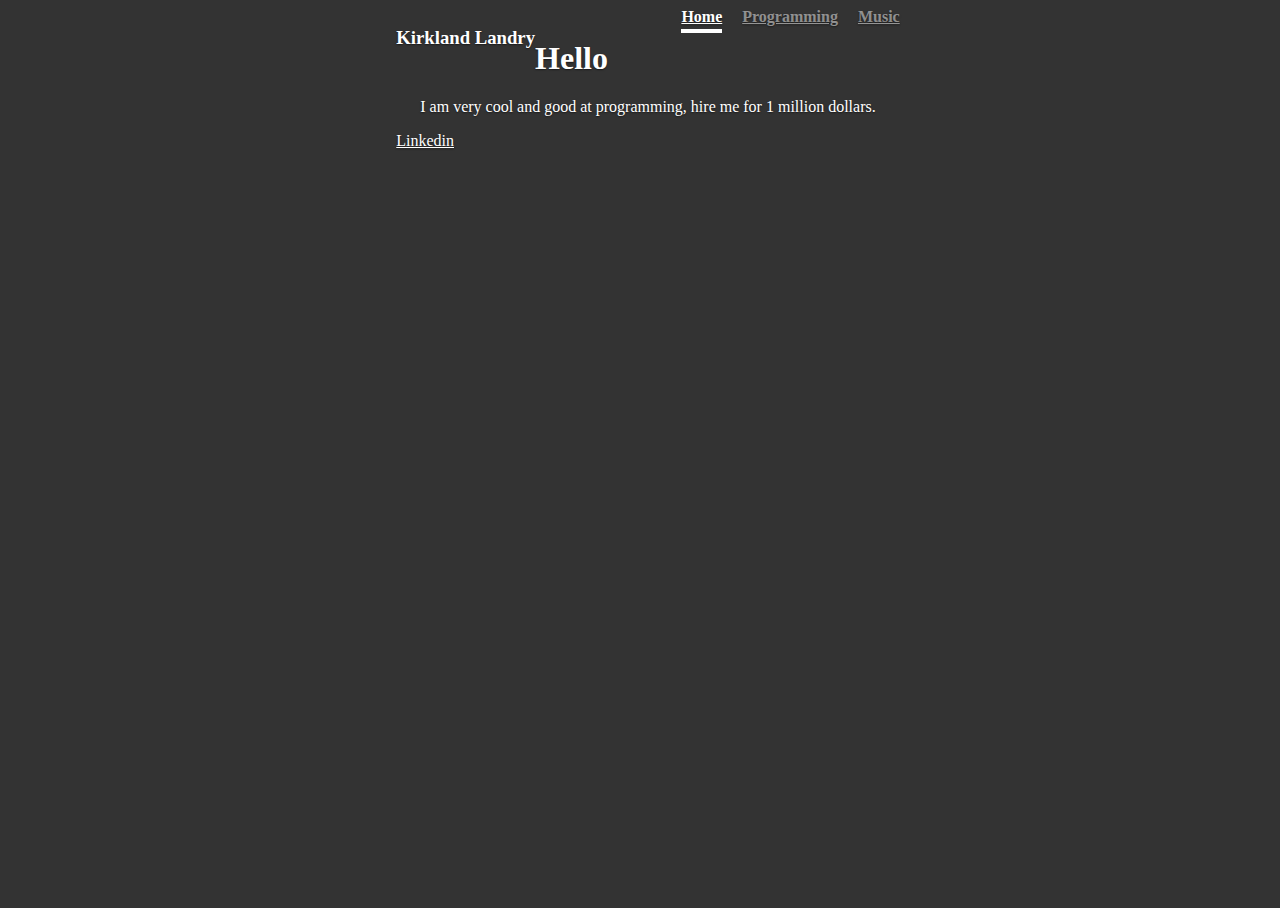
==== index.html @ d57668b5 "remove shadows" ====
<!DOCTYPE html>
<!-- saved from url=(0050)https://getbootstrap.com/docs/4.0/examples/cover/# -->
<html lang="en"><head><meta http-equiv="Content-Type" content="text/html; charset=UTF-8">

    <meta name="viewport" content="width=device-width, initial-scale=1, shrink-to-fit=no">
    <meta name="description" content="">
    <meta name="author" content="">
    <link rel="icon" href="https://getbootstrap.com/docs/4.0/assets/img/favicons/favicon.ico">

    <title>Kirkland Landry</title>

    <!--<link rel="canonical" href="https://getbootstrap.com/docs/4.0/examples/cover/">-->

    <!-- Bootstrap core CSS -->
    <link href="./Bootstrap_files/bootstrap.min.css" rel="stylesheet">

    <!-- Custom styles for this template -->
    <link href="./Bootstrap_files/cover.css" rel="stylesheet">
  </head>

  <body class="text-center">

    <div class="cover-container d-flex h-100 p-3 mx-auto flex-column">
      <header class="masthead mb-auto">
        <div class="inner">
          <h3 class="masthead-brand">Kirkland Landry</h3>
          <nav class="nav nav-masthead justify-content-center">
            <a class="nav-link active" href="index.html">Home</a>
            <a class="nav-link" href="programming.html">Programming</a>
            <a class="nav-link" href="music.html">Music</a>
          </nav>
        </div>
      </header>

      <main role="main" class="inner cover">
        <h1 class="cover-heading">Hello</h1>
        <p class="lead">I am very cool and good at programming, hire me for 1 million dollars.</p>
        <!--<p class="lead">
          <a href="https://getbootstrap.com/docs/4.0/examples/cover/#" class="btn btn-lg btn-secondary">Do it now</a>
        </p>-->
      </main>

      <footer class="mastfoot mt-auto">
        <div class="inner">
          <p><a href="https://www.linkedin.com/in/kirkland-landry-584857111/">Linkedin</a></p>
        </div>
      </footer>
    </div>


    <!-- Bootstrap core JavaScript
    ==================================================
    <!-- Placed at the end of the document so the pages load faster
    <script src="./Bootstrap_files/jquery-3.2.1.slim.min.js.download" integrity="sha384-KJ3o2DKtIkvYIK3UENzmM7KCkRr/rE9/Qpg6aAZGJwFDMVNA/GpGFF93hXpG5KkN" crossorigin="anonymous"></script>
    <script>window.jQuery || document.write('<script src="../../assets/js/vendor/jquery-slim.min.js"><\/script>')</script>
    <script src="./Bootstrap_files/popper.min.js.download"></script>
    <script src="./Bootstrap_files/bootstrap.min.js.download"></script> -->


</body></html>
---- Bootstrap_files/cover.css ----
/*
 * Globals
 */

/* Links */
a,
a:focus,
a:hover {
  color: #fff;
}

/* Custom default button */
.btn-secondary,
.btn-secondary:hover,
.btn-secondary:focus {
  color: #333;
  text-shadow: none; /* Prevent inheritance from `body` */
  background-color: #fff;
  border: .05rem solid #fff;
}


/*
 * Base structure
 */

html,
body {
  width: 100%;
  height: 100%;
  background-color: #333;
}

body {
  display: -ms-flexbox;
  display: -webkit-box;
  display: flex;
  -ms-flex-pack: center;
  -webkit-box-pack: center;
  justify-content: center;
  color: #fff;
  text-shadow: 0 .05rem .1rem rgba(0, 0, 0, .5);
  /*box-shadow: inset 0 0 5rem rgba(0, 0, 0, .5);*/
}

.cover-container {
  max-width: 42em;
}


/*
 * Header
 */
.masthead {
  margin-bottom: 2rem;
}

.masthead-brand {
  margin-bottom: 0;
}

.nav-masthead .nav-link {
  padding: .25rem 0;
  font-weight: 700;
  color: rgba(255, 255, 255, .5);
  background-color: transparent;
  border-bottom: .25rem solid transparent;
}

.nav-masthead .nav-link:hover,
.nav-masthead .nav-link:focus {
  border-bottom-color: rgba(255, 255, 255, .25);
}

.nav-masthead .nav-link + .nav-link {
  margin-left: 1rem;
}

.nav-masthead .active {
  color: #fff;
  border-bottom-color: #fff;
}

@media (min-width: 48em) {
  .masthead-brand {
    float: left;
  }
  .nav-masthead {
    float: right;
  }
}


/*
 * Cover
 */
.cover {
  padding: 0 1.5rem;
}
.cover .btn-lg {
  padding: .75rem 1.25rem;
  font-weight: 700;
}


/*
 * Footer
 */
.mastfoot {
  color: rgba(255, 255, 255, .5);
}
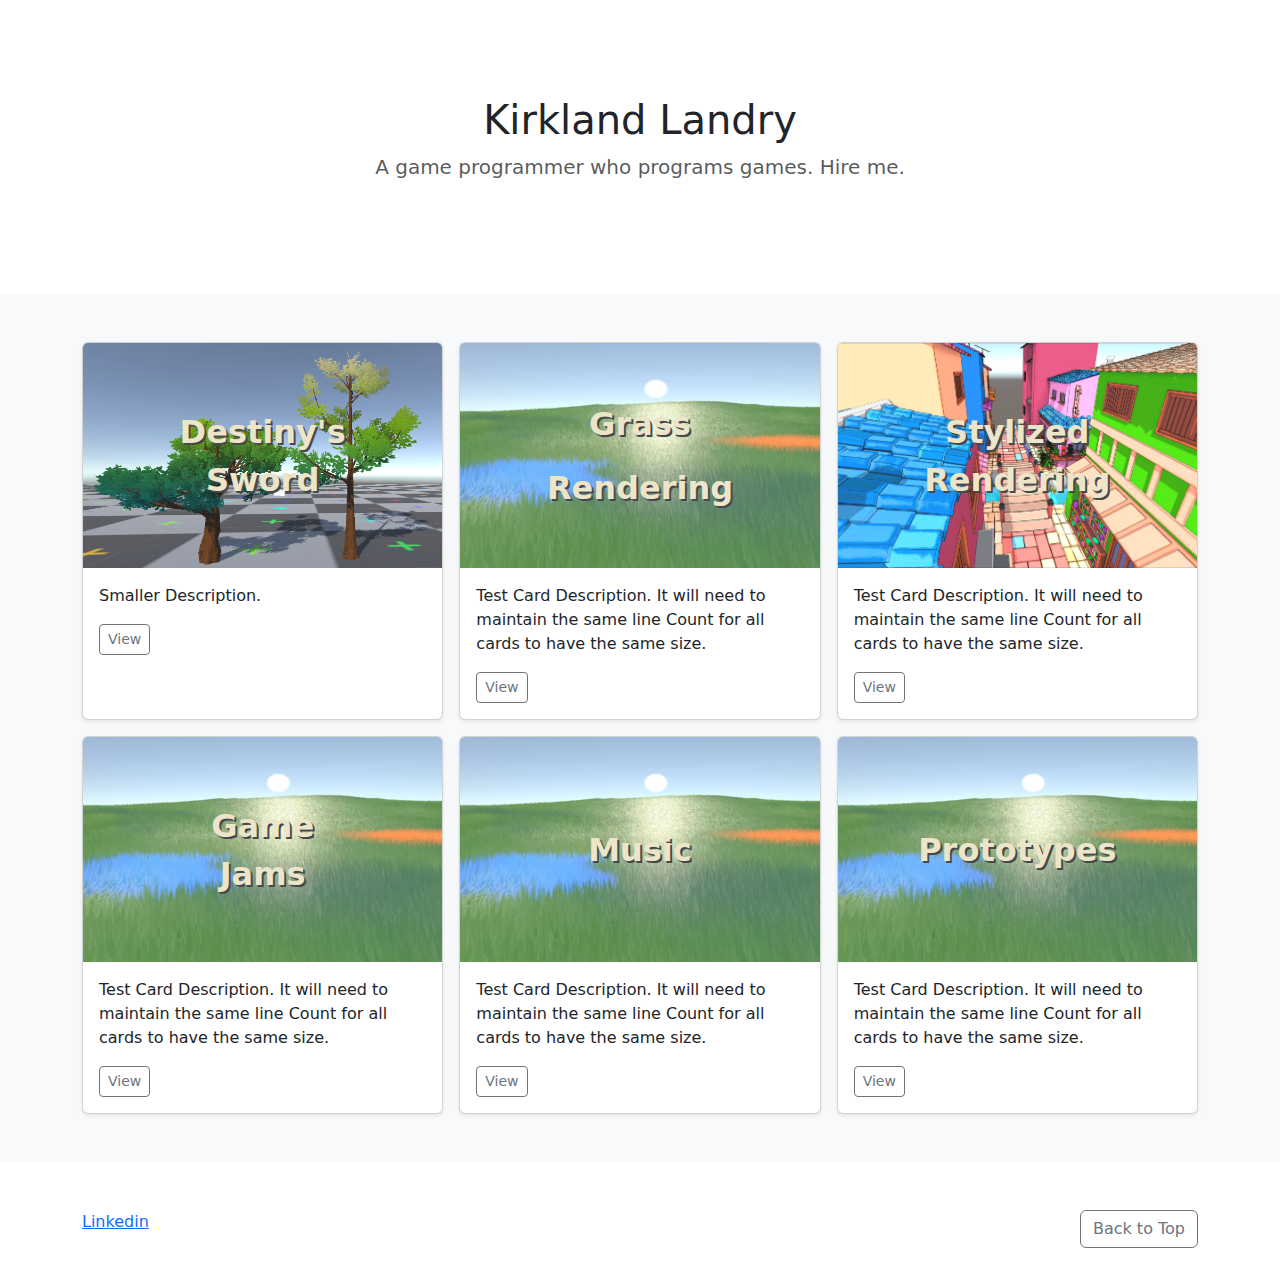
==== commit b0059a37: "reset git" ====
--- a/index.html
+++ b/index.html
@@ -1,60 +1,186 @@
 <!DOCTYPE html>
-<!-- saved from url=(0050)https://getbootstrap.com/docs/4.0/examples/cover/# -->
-<html lang="en"><head><meta http-equiv="Content-Type" content="text/html; charset=UTF-8">
+<!-- saved from url=(0049)https://getbootstrap.com/docs/5.3/examples/album/ -->
+<html lang="en" data-bs-theme="dark"><head><meta http-equiv="Content-Type" content="text/html; charset=UTF-8">
+  
+    <script src="./bootstrapfiles/color-modes.js.download"></script>
 
-    <meta name="viewport" content="width=device-width, initial-scale=1, shrink-to-fit=no">
+    <meta name="viewport" content="width=device-width, initial-scale=1">
     <meta name="description" content="">
-    <meta name="author" content="">
-    <link rel="icon" href="https://getbootstrap.com/docs/4.0/assets/img/favicons/favicon.ico">
-
+    <meta name="generator" content="Hugo 0.122.0">
     <title>Kirkland Landry</title>
 
-    <!--<link rel="canonical" href="https://getbootstrap.com/docs/4.0/examples/cover/">-->
+    <!--<link rel="canonical" href="https://getbootstrap.com/docs/5.3/examples/album/">-->
+    <link rel="stylesheet" href="./bootstrapfiles/css@3">
+    <link rel="stylesheet" href="./bootstrapfiles/style.css">
+    <link href="./bootstrapfiles/bootstrap.min.css" rel="stylesheet">
 
-    <!-- Bootstrap core CSS -->
-    <link href="./Bootstrap_files/bootstrap.min.css" rel="stylesheet">
+    <!-- Favicons -->
+    <link rel="apple-touch-icon" href="https://getbootstrap.com/docs/5.3/assets/img/favicons/apple-touch-icon.png" sizes="180x180">
+    <link rel="icon" href="https://getbootstrap.com/docs/5.3/assets/img/favicons/favicon-32x32.png" sizes="32x32" type="image/png">
+    <link rel="icon" href="https://getbootstrap.com/docs/5.3/assets/img/favicons/favicon-16x16.png" sizes="16x16" type="image/png">
+    <link rel="manifest" href="https://getbootstrap.com/docs/5.3/assets/img/favicons/manifest.json">
+    <link rel="mask-icon" href="https://getbootstrap.com/docs/5.3/assets/img/favicons/safari-pinned-tab.svg" color="#712cf9">
+    <link rel="icon" href="https://getbootstrap.com/docs/5.3/assets/img/favicons/favicon.ico">
+    
+    <meta name="theme-color" content="#712cf9">
 
-    <!-- Custom styles for this template -->
-    <link href="./Bootstrap_files/cover.css" rel="stylesheet">
   </head>
+  <body>
+    <main>
+      <section class="py-5 text-center container">
+        <div class="row py-lg-5">
+          <div class="col-lg-6 col-md-8 mx-auto">
+            <h1 class="fw-light">Kirkland Landry</h1>
+            <p class="lead text-body-secondary">A game programmer who programs games. Hire me.</p>
+            <!--<p>
+              <a href="https://getbootstrap.com/docs/5.3/examples/album/#" class="btn btn-primary my-2">Main call to action</a>
+            </p>-->
+          </div>
+        </div>
+      </section>
 
-  <body class="text-center">
+      <div class="album py-5 bg-body-tertiary">
+        <div class="container">
 
-    <div class="cover-container d-flex h-100 p-3 mx-auto flex-column">
-      <header class="masthead mb-auto">
-        <div class="inner">
-          <h3 class="masthead-brand">Kirkland Landry</h3>
-          <nav class="nav nav-masthead justify-content-center">
-            <a class="nav-link active" href="index.html">Home</a>
-            <a class="nav-link" href="programming.html">Programming</a>
-            <a class="nav-link" href="music.html">Music</a>
-          </nav>
+          <div class="row row-cols-1 row-cols-sm-2 row-cols-md-3 g-3">
+
+            <div class="col">
+              <div class="card shadow-sm" style="height: 100%;">
+                <div class = "card-image">
+                  <img class="bd-placeholder-img card-img-top" width="100%" height="225" src="trees.png" focusable="false">
+                  <div class="centered-card-image-text">Destiny's Sword</div>  
+                </div>
+                <div class="card-body">
+                  <p class="card-text">Smaller Description.</p>
+                  <div class="d-flex align-items-end">
+                    <button type="button" class="btn btn-sm btn-outline-secondary" onclick="window.open('ds.html','_self')">View</button>
+                  </div>
+                </div>
+              </div>
+            </div>
+
+            <div class="col">
+              <div class="card shadow-sm" style="height: 100%;">
+                <div class = "card-image">
+                  <img class="bd-placeholder-img card-img-top" width="100%" height="225" src="grass.png" focusable="false">
+                  <div class="centered-card-image-text">Grass </p> Rendering</div>  
+                </div>
+                <div class="card-body">
+                  <p class="card-text">Test Card Description. It will need to maintain the same line Count for all cards to have the same size.</p>
+                  <div class="d-flex justify-content-between align-items-center">
+                    <div class="btn-group">
+                      <button type="button" class="btn btn-sm btn-outline-secondary" onclick="window.open('grass.html','_self')">View</button>
+                    </div>
+                  </div>
+                </div>
+              </div>
+            </div>
+
+            <div class="col">
+              <div class="card shadow-sm" style="height: 100%;">
+                <div class = "card-image">
+                  <img class="bd-placeholder-img card-img-top" width="100%" height="225" src="images/stylized_street_on.PNG" focusable="false">
+                  <div class="centered-card-image-text">Stylized Rendering</div>  
+                </div>
+                <div class="card-body">
+                  <p class="card-text">Test Card Description. It will need to maintain the same line Count for all cards to have the same size.</p>
+                  <div class="d-flex justify-content-between align-items-center">
+                    <div class="btn-group">
+                      <button type="button" class="btn btn-sm btn-outline-secondary" onclick="window.open('ds.html','_self')">View</button>
+                    </div>
+                  </div>
+                </div>
+              </div>
+            </div>
+
+            <div class="col">
+              <div class="card shadow-sm" style="height: 100%;">
+                <div class = "card-image">
+                  <img class="bd-placeholder-img card-img-top" width="100%" height="225" src="grass.png" focusable="false">
+                  <div class="centered-card-image-text">Game Jams</div>  
+                </div>
+                <div class="card-body">
+                  <p class="card-text">Test Card Description. It will need to maintain the same line Count for all cards to have the same size.</p>
+                  <div class="d-flex justify-content-between align-items-center">
+                    <div class="btn-group">
+                      <button type="button" class="btn btn-sm btn-outline-secondary" onclick="window.open('ds.html','_self')">View</button>
+                    </div>
+                  </div>
+                </div>
+              </div>
+            </div>
+
+            <div class="col">
+              <div class="card shadow-sm" style="height: 100%;">
+                <div class = "card-image">
+                  <img class="bd-placeholder-img card-img-top" width="100%" height="225" src="grass.png" focusable="false">
+                  <div class="centered-card-image-text">Music</div>  
+                </div>
+                <div class="card-body">
+                  <p class="card-text">Test Card Description. It will need to maintain the same line Count for all cards to have the same size.</p>
+                  <div class="d-flex justify-content-between align-items-center">
+                    <div class="btn-group">
+                      <button type="button" class="btn btn-sm btn-outline-secondary" onclick="window.open('ds.html','_self')">View</button>
+                    </div>
+                  </div>
+                </div>
+              </div>
+            </div>
+
+            <div class="col">
+              <div class="card shadow-sm" style="height: 100%;">
+                <div class = "card-image">
+                  <img class="bd-placeholder-img card-img-top" width="100%" height="225" src="grass.png" focusable="false">
+                  <div class="centered-card-image-text">Prototypes</div>  
+                </div>
+                <div class="card-body">
+                  <p class="card-text">Test Card Description. It will need to maintain the same line Count for all cards to have the same size.</p>
+                  <div class="d-flex justify-content-between align-items-center">
+                    <div class="btn-group">
+                      <button type="button" class="btn btn-sm btn-outline-secondary" onclick="window.open('ds.html','_self')">View</button>
+                    </div>
+                  </div>
+                </div>
+              </div>
+            </div>
+            
+<!--DS, grass, cel shader, game jams, music -->
+
+          </div>
         </div>
-      </header>
+      </div>
 
-      <main role="main" class="inner cover">
-        <h1 class="cover-heading">Hello</h1>
-        <p class="lead">I am very cool and good at programming, hire me for 1 million dollars.</p>
-        <!--<p class="lead">
-          <a href="https://getbootstrap.com/docs/4.0/examples/cover/#" class="btn btn-lg btn-secondary">Do it now</a>
-        </p>-->
-      </main>
+    </main>
 
-      <footer class="mastfoot mt-auto">
-        <div class="inner">
-          <p><a href="https://www.linkedin.com/in/kirkland-landry-584857111/">Linkedin</a></p>
+    <footer class="text-body-secondary py-5">
+      <div class="container">
+        <div class="float-end mb-1">
+          <button type="button" class="btn btn-outline-secondary" onclick="topFunction()" id="topBtn" title="Go to top">Back to Top</button>
         </div>
-      </footer>
-    </div>
+        <p class="mb-0"><a href="https://www.linkedin.com/in/kirkland-landry-584857111/" target="_blank">Linkedin</a></p>
+      </div>
+    </footer>
 
 
-    <!-- Bootstrap core JavaScript
-    ==================================================
-    <!-- Placed at the end of the document so the pages load faster
-    <script src="./Bootstrap_files/jquery-3.2.1.slim.min.js.download" integrity="sha384-KJ3o2DKtIkvYIK3UENzmM7KCkRr/rE9/Qpg6aAZGJwFDMVNA/GpGFF93hXpG5KkN" crossorigin="anonymous"></script>
-    <script>window.jQuery || document.write('<script src="../../assets/js/vendor/jquery-slim.min.js"><\/script>')</script>
-    <script src="./Bootstrap_files/popper.min.js.download"></script>
-    <script src="./Bootstrap_files/bootstrap.min.js.download"></script> -->
+    <script>// Get the button:
+      let button = document.getElementById("topBtn");
+      
+      // When the user scrolls down 20px from the top of the document, show the button
+      window.onscroll = function() {scrollFunction()};
+      
+      function scrollFunction() {
+        if (document.body.scrollTop > 20 || document.documentElement.scrollTop > 20) {
+          button.style.display = "block";
+        } else {
+          button.style.display = "none";
+        }
+      }
+      
+      // When the user clicks on the button, scroll to the top of the document
+      function topFunction() {
+        document.body.scrollTop = 0; // For Safari
+        document.documentElement.scrollTop = 0; // For Chrome, Firefox, IE and Opera
+      }</script>
 
-
-</body></html>
+    <!--<script src="./bootstrapfiles/bootstrap.bundle.min.js.download" integrity="sha384-YvpcrYf0tY3lHB60NNkmXc5s9fDVZLESaAA55NDzOxhy9GkcIdslK1eN7N6jIeHz" crossorigin="anonymous"></script>-->
+  </body></html>--- a/bootstrapfiles/style.css
+++ b/bootstrapfiles/style.css
@@ -0,0 +1,94 @@
+.bd-placeholder-img {
+    font-size: 1.125rem;
+    text-anchor: middle;
+    -webkit-user-select: none;
+    -moz-user-select: none;
+    user-select: none;
+    opacity: 0.9;
+  }
+
+  @media (min-width: 768px) {
+    .bd-placeholder-img-lg {
+      font-size: 3.5rem;
+    }
+  }
+
+  .b-example-divider {
+    width: 100%;
+    height: 3rem;
+    background-color: rgba(0, 0, 0, .1);
+    border: solid rgba(0, 0, 0, .15);
+    border-width: 1px 0;
+    box-shadow: inset 0 .5em 1.5em rgba(0, 0, 0, .1), inset 0 .125em .5em rgba(0, 0, 0, .15);
+  }
+
+  .b-example-vr {
+    flex-shrink: 0;
+    width: 1.5rem;
+    height: 100vh;
+  }
+
+  .bi {
+    vertical-align: -.125em;
+    fill: currentColor;
+  }
+
+  .nav-scroller {
+    position: relative;
+    z-index: 2;
+    height: 2.75rem;
+    overflow-y: hidden;
+  }
+  .nav-scroller .nav {
+    display: flex;
+    flex-wrap: nowrap;
+    padding-bottom: 1rem;
+    margin-top: -1px;
+    overflow-x: auto;
+    text-align: center;
+    white-space: nowrap;
+    -webkit-overflow-scrolling: touch;
+  }
+
+  .btn-bd-primary {
+    --bd-violet-bg: #712cf9;
+    --bd-violet-rgb: 112.520718, 44.062154, 249.437846;
+
+    --bs-btn-font-weight: 600;
+    --bs-btn-color: var(--bs-white);
+    --bs-btn-bg: var(--bd-violet-bg);
+    --bs-btn-border-color: var(--bd-violet-bg);
+    --bs-btn-hover-color: var(--bs-white);
+    --bs-btn-hover-bg: #6528e0;
+    --bs-btn-hover-border-color: #6528e0;
+    --bs-btn-focus-shadow-rgb: var(--bd-violet-rgb);
+    --bs-btn-active-color: var(--bs-btn-hover-color);
+    --bs-btn-active-bg: #5a23c8;
+    --bs-btn-active-border-color: #5a23c8;
+  }
+
+  .bd-mode-toggle {
+    z-index: 1500;
+  }
+
+  .bd-mode-toggle .dropdown-menu .active .bi {
+    display: block !important;
+  }
+
+  .card-image {
+    position: relative;
+    text-align: center;
+    color: #ece5c9;
+  }
+  .centered-card-image-text {
+    font-size: 2em;
+    position: absolute;
+    font-weight: bold;
+    /*background-color: rgba(0, 0, 0, .5);*/
+    user-select: none;
+    text-shadow: 2px 2px #45494c;
+    top: 50%;
+    left:  50%;
+    -webkit-transform: translate(-50%, -50%); /* iOS */
+    transform: translate(-50%, -50%);
+  }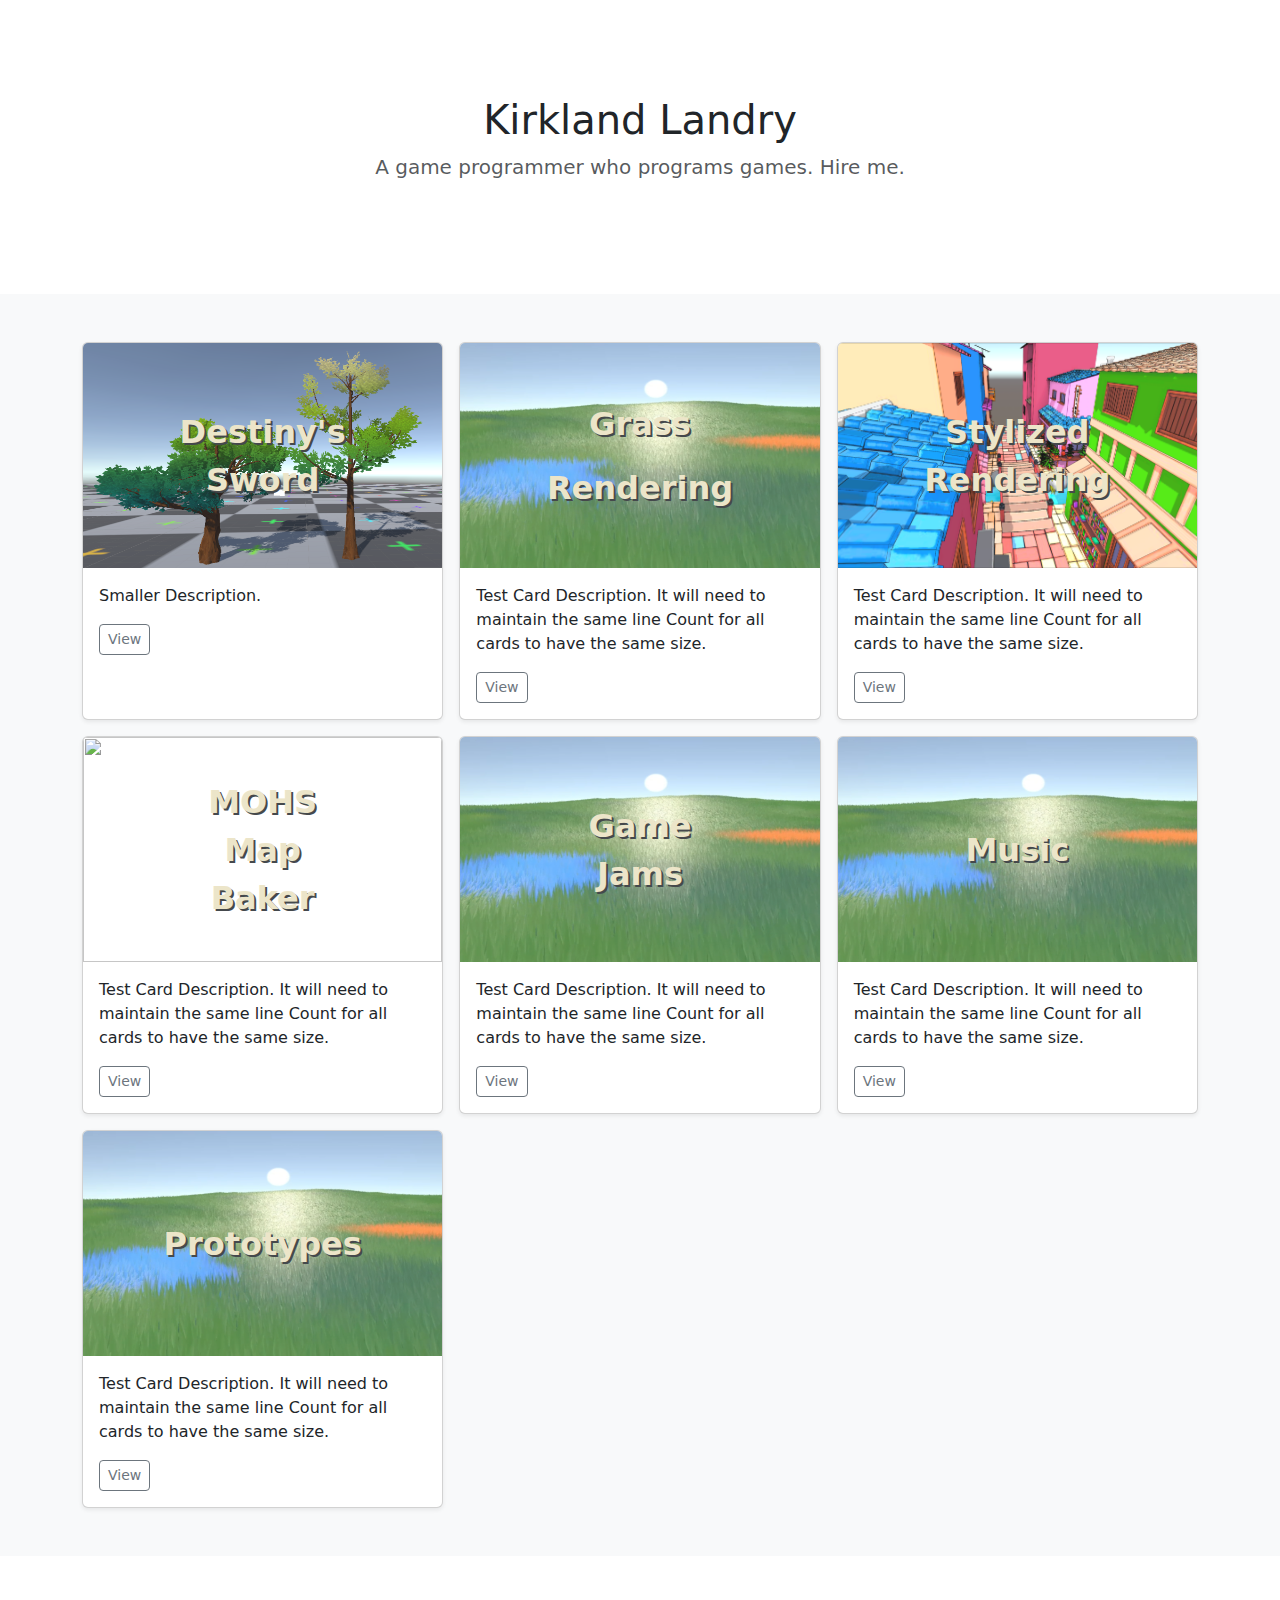
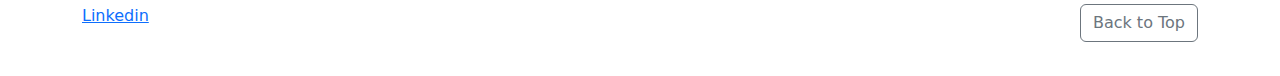
==== commit b2e114e8: "added music page" ====
--- a/index.html
+++ b/index.html
@@ -86,6 +86,41 @@
                   <p class="card-text">Test Card Description. It will need to maintain the same line Count for all cards to have the same size.</p>
                   <div class="d-flex justify-content-between align-items-center">
                     <div class="btn-group">
+                      <button type="button" class="btn btn-sm btn-outline-secondary" onclick="window.open('stylized.html','_self')">View</button>
+                    </div>
+                  </div>
+                </div>
+              </div>
+            </div>
+
+
+            <div class="col">
+              <div class="card shadow-sm" style="height: 100%;">
+                <div class = "card-image">
+                  <img class="bd-placeholder-img card-img-top" width="100%" height="225" src="images/mohs_map_baker.PNG" focusable="false">
+                  <div class="centered-card-image-text">MOHS Map Baker</div>  
+                </div>
+                <div class="card-body">
+                  <p class="card-text">Test Card Description. It will need to maintain the same line Count for all cards to have the same size.</p>
+                  <div class="d-flex justify-content-between align-items-center">
+                    <div class="btn-group">
+                      <button type="button" class="btn btn-sm btn-outline-secondary" onclick="window.open('mohs.html','_self')">View</button>
+                    </div>
+                  </div>
+                </div>
+              </div>
+            </div>
+
+            <div class="col">
+              <div class="card shadow-sm" style="height: 100%;">
+                <div class = "card-image">
+                  <img class="bd-placeholder-img card-img-top" width="100%" height="225" src="grass.png" focusable="false">
+                  <div class="centered-card-image-text">Game Jams</div>  
+                </div>
+                <div class="card-body">
+                  <p class="card-text">Test Card Description. It will need to maintain the same line Count for all cards to have the same size.</p>
+                  <div class="d-flex justify-content-between align-items-center">
+                    <div class="btn-group">
                       <button type="button" class="btn btn-sm btn-outline-secondary" onclick="window.open('ds.html','_self')">View</button>
                     </div>
                   </div>
@@ -97,30 +132,13 @@
               <div class="card shadow-sm" style="height: 100%;">
                 <div class = "card-image">
                   <img class="bd-placeholder-img card-img-top" width="100%" height="225" src="grass.png" focusable="false">
-                  <div class="centered-card-image-text">Game Jams</div>  
-                </div>
-                <div class="card-body">
-                  <p class="card-text">Test Card Description. It will need to maintain the same line Count for all cards to have the same size.</p>
-                  <div class="d-flex justify-content-between align-items-center">
-                    <div class="btn-group">
-                      <button type="button" class="btn btn-sm btn-outline-secondary" onclick="window.open('ds.html','_self')">View</button>
-                    </div>
-                  </div>
-                </div>
-              </div>
-            </div>
-
-            <div class="col">
-              <div class="card shadow-sm" style="height: 100%;">
-                <div class = "card-image">
-                  <img class="bd-placeholder-img card-img-top" width="100%" height="225" src="grass.png" focusable="false">
                   <div class="centered-card-image-text">Music</div>  
                 </div>
                 <div class="card-body">
                   <p class="card-text">Test Card Description. It will need to maintain the same line Count for all cards to have the same size.</p>
                   <div class="d-flex justify-content-between align-items-center">
                     <div class="btn-group">
-                      <button type="button" class="btn btn-sm btn-outline-secondary" onclick="window.open('ds.html','_self')">View</button>
+                      <button type="button" class="btn btn-sm btn-outline-secondary" onclick="window.open('music.html','_self')">View</button>
                     </div>
                   </div>
                 </div>
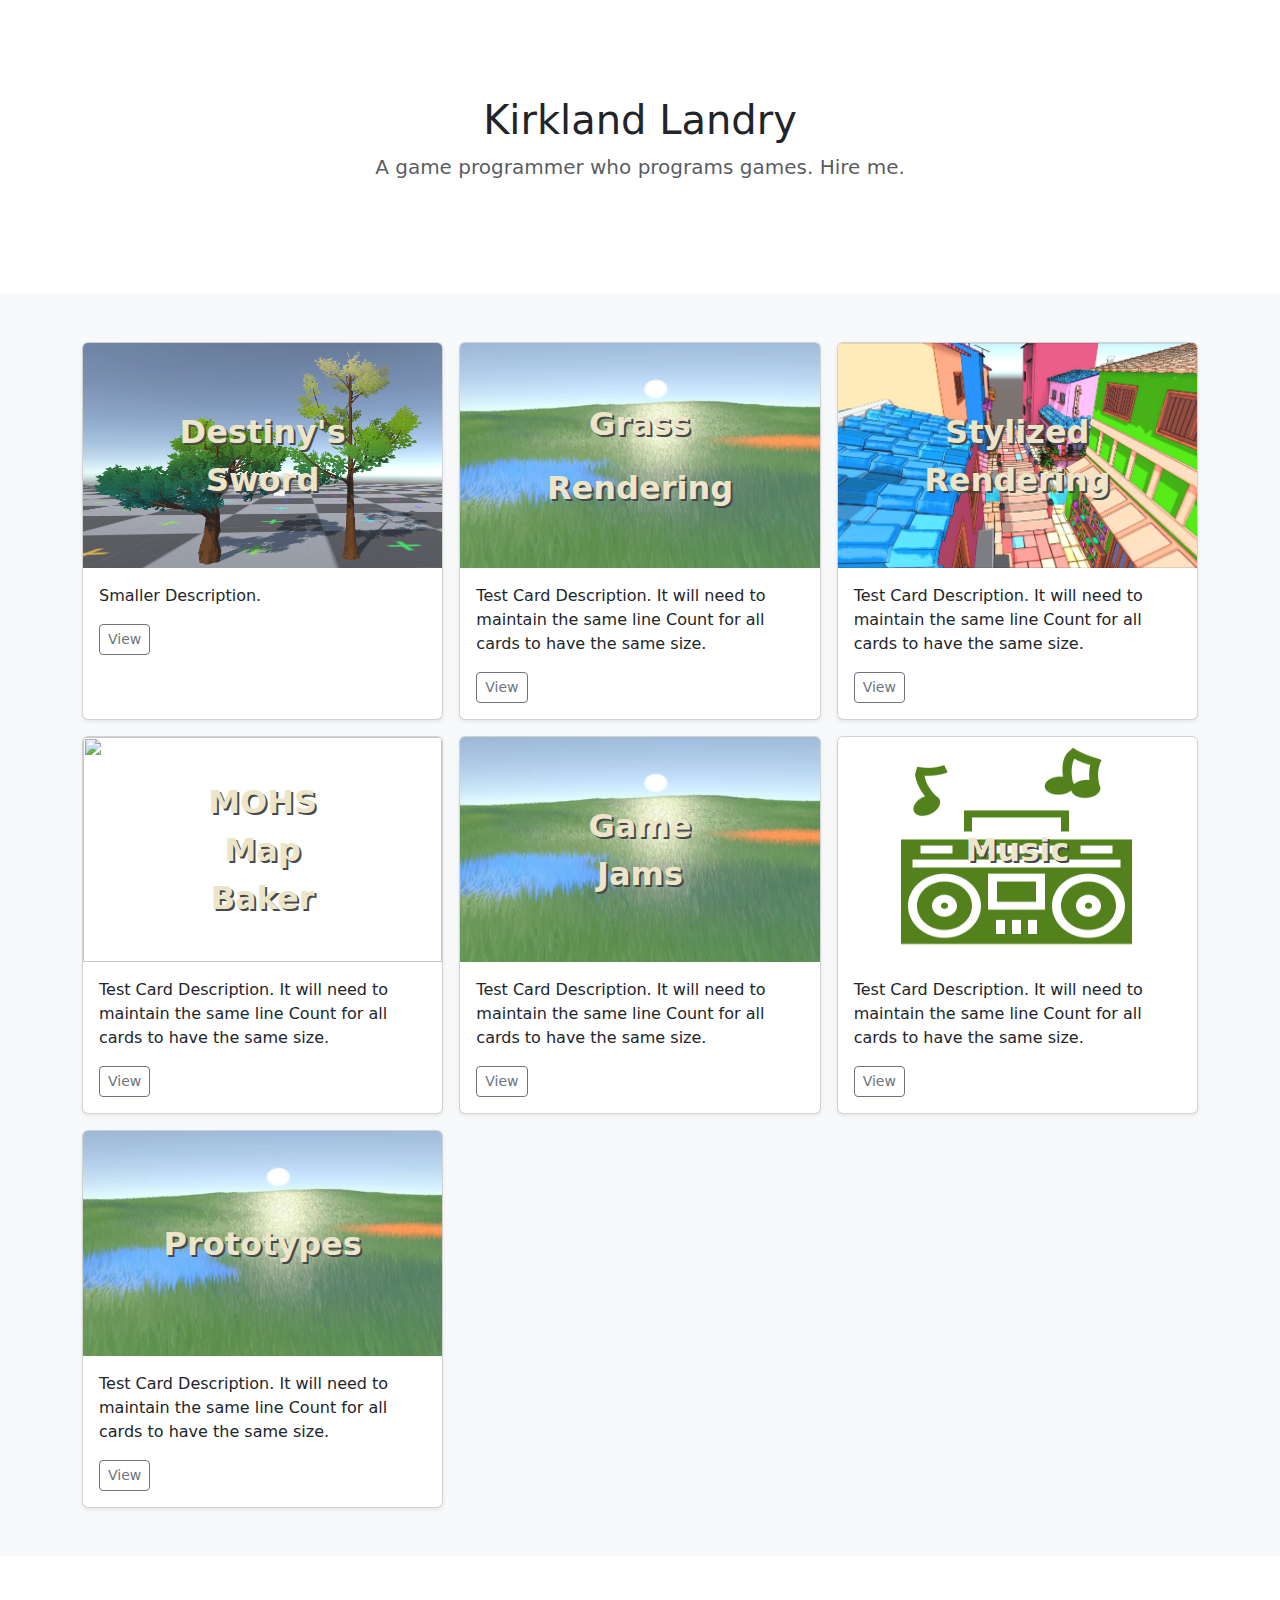
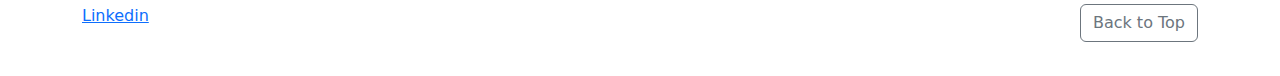
==== commit 9340f400: "music" ====
--- a/index.html
+++ b/index.html
@@ -131,7 +131,7 @@
             <div class="col">
               <div class="card shadow-sm" style="height: 100%;">
                 <div class = "card-image">
-                  <img class="bd-placeholder-img card-img-top" width="100%" height="225" src="grass.png" focusable="false">
+                  <img class="bd-placeholder-img card-img-top" width="100%" height="225" src="images/boombox.png" focusable="false">
                   <div class="centered-card-image-text">Music</div>  
                 </div>
                 <div class="card-body">
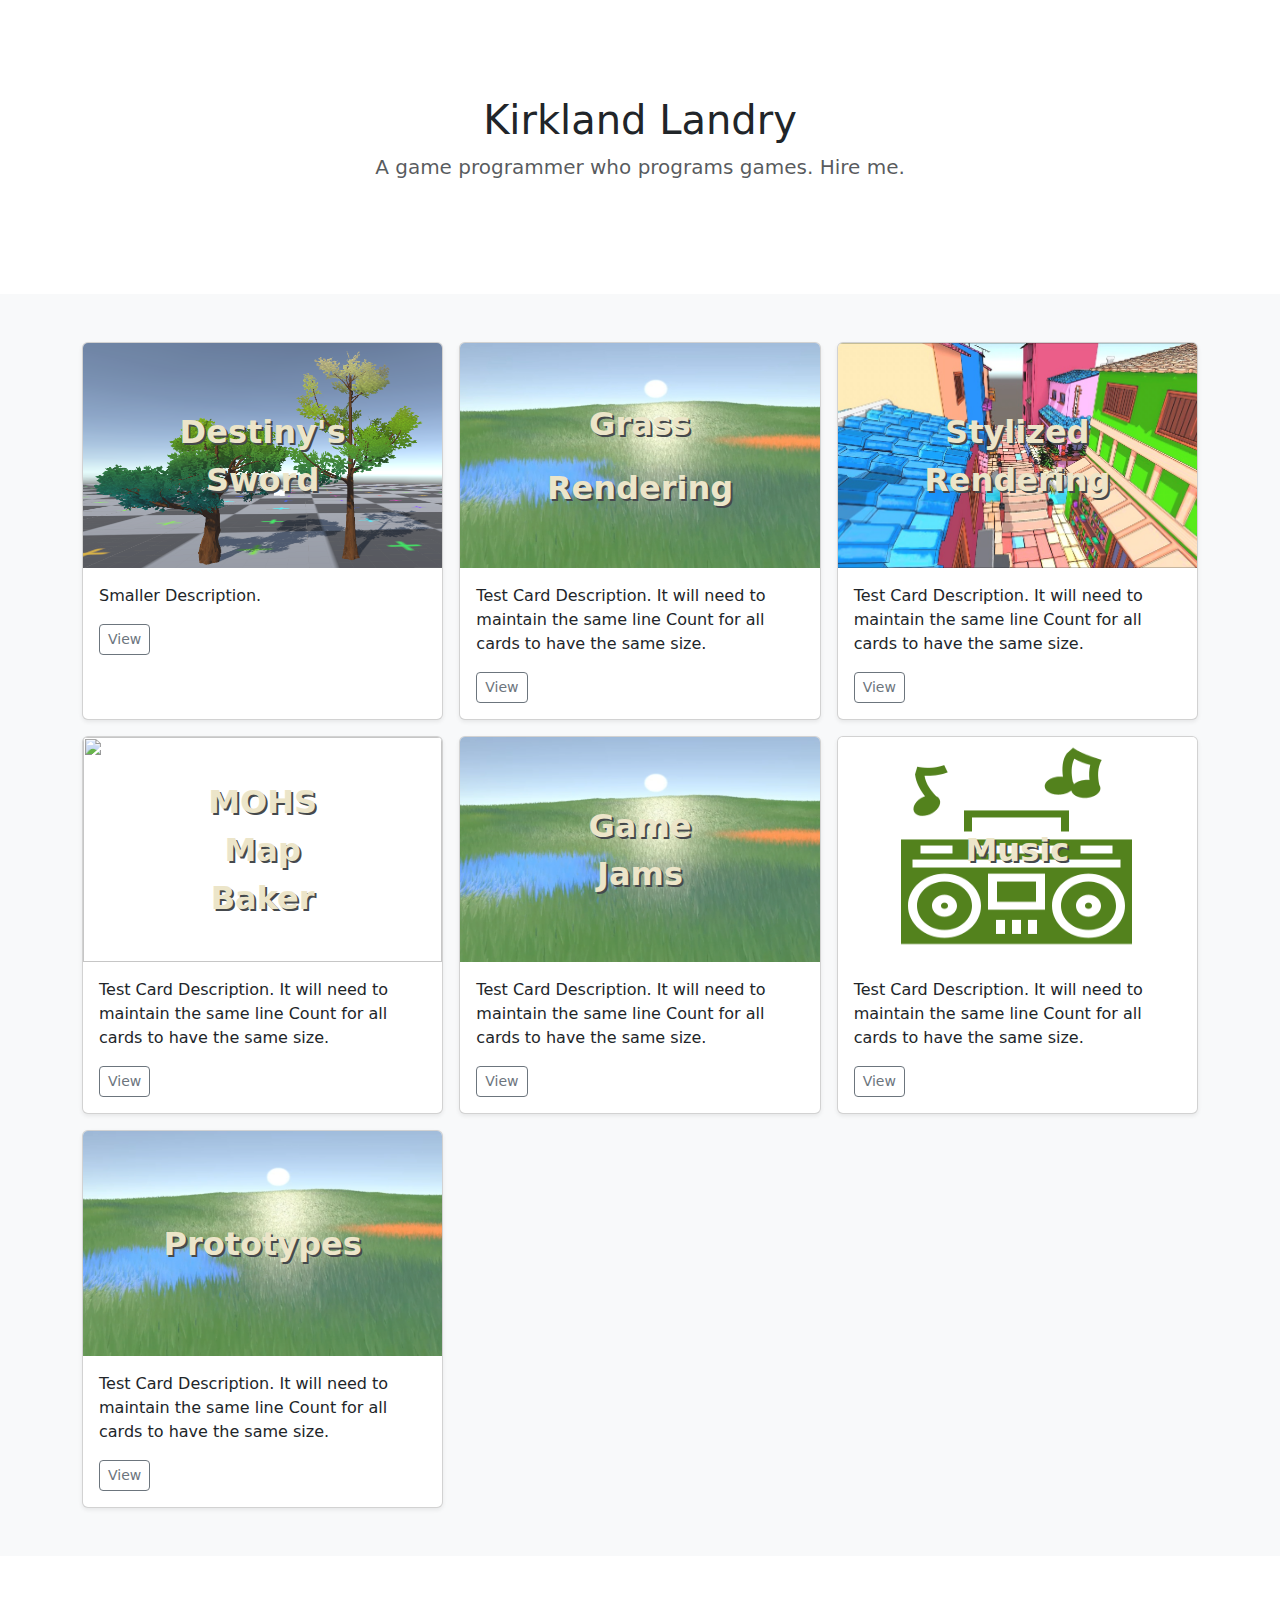
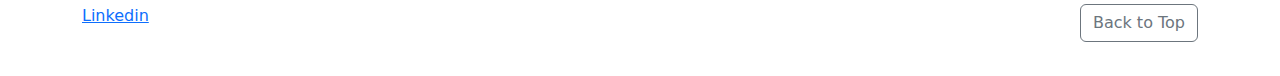
==== commit 2b0fc1f8: "reducing main page icon sizes" ====
--- a/index.html
+++ b/index.html
@@ -62,7 +62,7 @@
             <div class="col">
               <div class="card shadow-sm" style="height: 100%;">
                 <div class = "card-image">
-                  <img class="bd-placeholder-img card-img-top" width="100%" height="225" src="grass.png" focusable="false">
+                  <img class="bd-placeholder-img card-img-top" width="100%" height="225" src="grass.jpg" focusable="false">
                   <div class="centered-card-image-text">Grass </p> Rendering</div>  
                 </div>
                 <div class="card-body">
@@ -79,7 +79,7 @@
             <div class="col">
               <div class="card shadow-sm" style="height: 100%;">
                 <div class = "card-image">
-                  <img class="bd-placeholder-img card-img-top" width="100%" height="225" src="images/stylized_street_on.PNG" focusable="false">
+                  <img class="bd-placeholder-img card-img-top" width="100%" height="225" src="stylized_street_icon.jpg" focusable="false">
                   <div class="centered-card-image-text">Stylized Rendering</div>  
                 </div>
                 <div class="card-body">
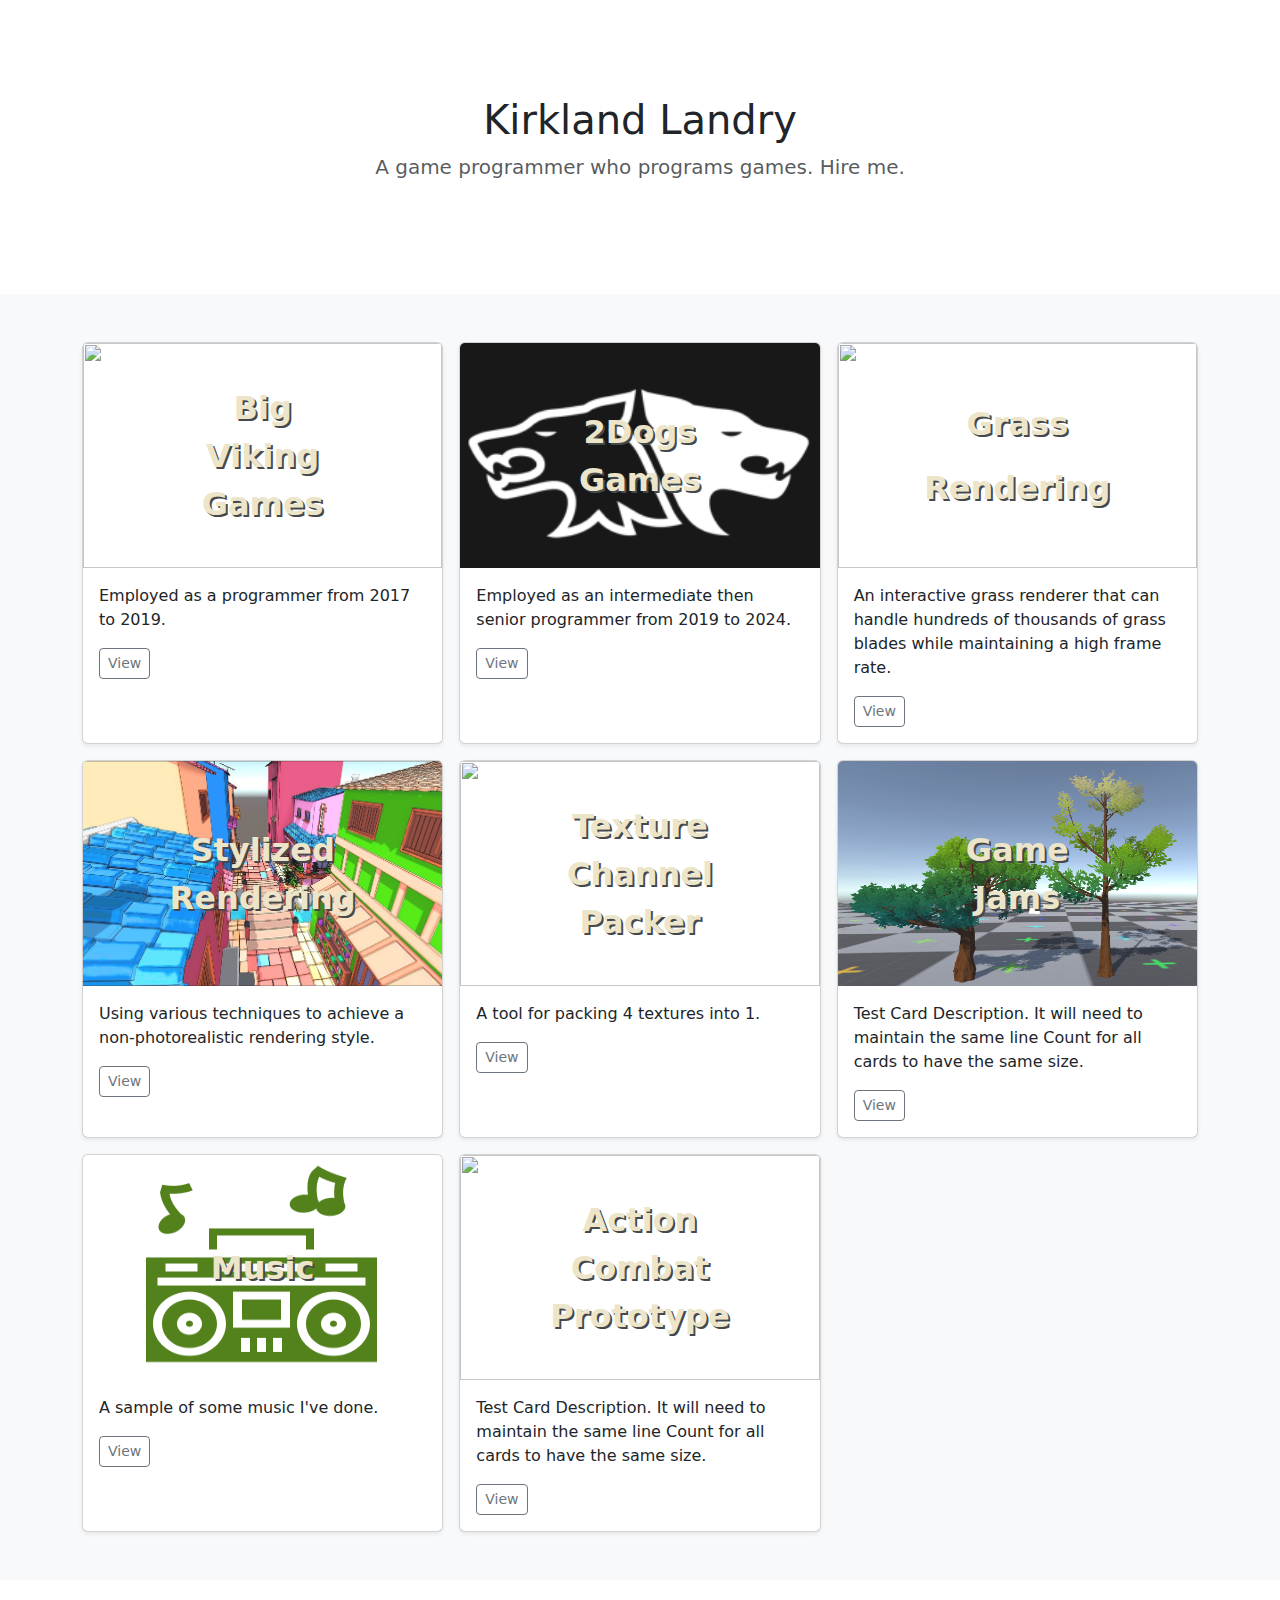
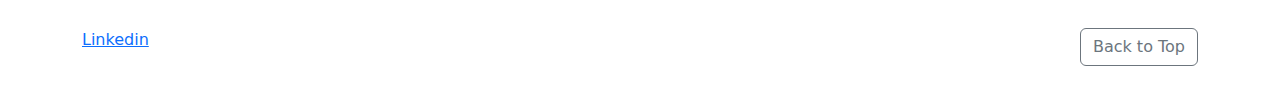
==== commit 8aa8e63f: "more favicons" ====
--- a/index.html
+++ b/index.html
@@ -15,12 +15,13 @@
     <link href="./bootstrapfiles/bootstrap.min.css" rel="stylesheet">
 
     <!-- Favicons -->
-    <link rel="apple-touch-icon" href="https://getbootstrap.com/docs/5.3/assets/img/favicons/apple-touch-icon.png" sizes="180x180">
+    <!--<link rel="apple-touch-icon" href="https://getbootstrap.com/docs/5.3/assets/img/favicons/apple-touch-icon.png" sizes="180x180">
     <link rel="icon" href="https://getbootstrap.com/docs/5.3/assets/img/favicons/favicon-32x32.png" sizes="32x32" type="image/png">
     <link rel="icon" href="https://getbootstrap.com/docs/5.3/assets/img/favicons/favicon-16x16.png" sizes="16x16" type="image/png">
     <link rel="manifest" href="https://getbootstrap.com/docs/5.3/assets/img/favicons/manifest.json">
     <link rel="mask-icon" href="https://getbootstrap.com/docs/5.3/assets/img/favicons/safari-pinned-tab.svg" color="#712cf9">
-    <link rel="icon" href="https://getbootstrap.com/docs/5.3/assets/img/favicons/favicon.ico">
+    <link rel="icon" href="https://getbootstrap.com/docs/5.3/assets/img/favicons/favicon.ico">-->
+    <link rel="icon" type="image/png" href="favicon.png" />
     
     <meta name="theme-color" content="#712cf9">
 
@@ -47,11 +48,26 @@
             <div class="col">
               <div class="card shadow-sm" style="height: 100%;">
                 <div class = "card-image">
-                  <img class="bd-placeholder-img card-img-top" width="100%" height="225" src="trees.png" focusable="false">
-                  <div class="centered-card-image-text">Destiny's Sword</div>  
-                </div>
-                <div class="card-body">
-                  <p class="card-text">Smaller Description.</p>
+                  <img class="bd-placeholder-img card-img-top" width="100%" height="225" src="images/bvg_icon.png" focusable="false">
+                  <div class="centered-card-image-text">Big Viking Games</div>  
+                </div>
+                <div class="card-body">
+                  <p class="card-text">Employed as a programmer from 2017 to 2019.</p>
+                  <div class="d-flex align-items-end">
+                    <button type="button" class="btn btn-sm btn-outline-secondary" onclick="window.open('bvg.html','_self')">View</button>
+                  </div>
+                </div>
+              </div>
+            </div>
+
+            <div class="col">
+              <div class="card shadow-sm" style="height: 100%;">
+                <div class = "card-image">
+                  <img class="bd-placeholder-img card-img-top" width="100%" height="225" src="images/logo_2dogs.png" focusable="false">
+                  <div class="centered-card-image-text">2Dogs Games</div>  
+                </div>
+                <div class="card-body">
+                  <p class="card-text">Employed as an intermediate then senior programmer from 2019 to 2024.</p>
                   <div class="d-flex align-items-end">
                     <button type="button" class="btn btn-sm btn-outline-secondary" onclick="window.open('ds.html','_self')">View</button>
                   </div>
@@ -62,11 +78,11 @@
             <div class="col">
               <div class="card shadow-sm" style="height: 100%;">
                 <div class = "card-image">
-                  <img class="bd-placeholder-img card-img-top" width="100%" height="225" src="grass.jpg" focusable="false">
+                  <img class="bd-placeholder-img card-img-top" width="100%" height="225" src="grass_icon.png" focusable="false">
                   <div class="centered-card-image-text">Grass </p> Rendering</div>  
                 </div>
                 <div class="card-body">
-                  <p class="card-text">Test Card Description. It will need to maintain the same line Count for all cards to have the same size.</p>
+                  <p class="card-text">An interactive grass renderer that can handle hundreds of thousands of grass blades while maintaining a high frame rate.</p>
                   <div class="d-flex justify-content-between align-items-center">
                     <div class="btn-group">
                       <button type="button" class="btn btn-sm btn-outline-secondary" onclick="window.open('grass.html','_self')">View</button>
@@ -83,7 +99,7 @@
                   <div class="centered-card-image-text">Stylized Rendering</div>  
                 </div>
                 <div class="card-body">
-                  <p class="card-text">Test Card Description. It will need to maintain the same line Count for all cards to have the same size.</p>
+                  <p class="card-text">Using various techniques to achieve a non-photorealistic rendering style.</p>
                   <div class="d-flex justify-content-between align-items-center">
                     <div class="btn-group">
                       <button type="button" class="btn btn-sm btn-outline-secondary" onclick="window.open('stylized.html','_self')">View</button>
@@ -98,10 +114,10 @@
               <div class="card shadow-sm" style="height: 100%;">
                 <div class = "card-image">
                   <img class="bd-placeholder-img card-img-top" width="100%" height="225" src="images/mohs_map_baker.PNG" focusable="false">
-                  <div class="centered-card-image-text">MOHS Map Baker</div>  
-                </div>
-                <div class="card-body">
-                  <p class="card-text">Test Card Description. It will need to maintain the same line Count for all cards to have the same size.</p>
+                  <div class="centered-card-image-text">Texture Channel Packer</div>  
+                </div>
+                <div class="card-body">
+                  <p class="card-text">A tool for packing 4 textures into 1.</p>
                   <div class="d-flex justify-content-between align-items-center">
                     <div class="btn-group">
                       <button type="button" class="btn btn-sm btn-outline-secondary" onclick="window.open('mohs.html','_self')">View</button>
@@ -114,7 +130,7 @@
             <div class="col">
               <div class="card shadow-sm" style="height: 100%;">
                 <div class = "card-image">
-                  <img class="bd-placeholder-img card-img-top" width="100%" height="225" src="grass.png" focusable="false">
+                  <img class="bd-placeholder-img card-img-top" width="100%" height="225" src="trees.png" focusable="false">
                   <div class="centered-card-image-text">Game Jams</div>  
                 </div>
                 <div class="card-body">
@@ -135,27 +151,27 @@
                   <div class="centered-card-image-text">Music</div>  
                 </div>
                 <div class="card-body">
+                  <p class="card-text">A sample of some music I've done.</p>
+                  <div class="d-flex justify-content-between align-items-center">
+                    <div class="btn-group">
+                      <button type="button" class="btn btn-sm btn-outline-secondary" onclick="window.open('music.html','_self')">View</button>
+                    </div>
+                  </div>
+                </div>
+              </div>
+            </div>
+
+            <div class="col">
+              <div class="card shadow-sm" style="height: 100%;">
+                <div class = "card-image">
+                  <img class="bd-placeholder-img card-img-top" width="100%" height="225" src="action_icon.PNG" focusable="false">
+                  <div class="centered-card-image-text">Action Combat Prototype</div>  
+                </div>
+                <div class="card-body">
                   <p class="card-text">Test Card Description. It will need to maintain the same line Count for all cards to have the same size.</p>
                   <div class="d-flex justify-content-between align-items-center">
                     <div class="btn-group">
-                      <button type="button" class="btn btn-sm btn-outline-secondary" onclick="window.open('music.html','_self')">View</button>
-                    </div>
-                  </div>
-                </div>
-              </div>
-            </div>
-
-            <div class="col">
-              <div class="card shadow-sm" style="height: 100%;">
-                <div class = "card-image">
-                  <img class="bd-placeholder-img card-img-top" width="100%" height="225" src="grass.png" focusable="false">
-                  <div class="centered-card-image-text">Prototypes</div>  
-                </div>
-                <div class="card-body">
-                  <p class="card-text">Test Card Description. It will need to maintain the same line Count for all cards to have the same size.</p>
-                  <div class="d-flex justify-content-between align-items-center">
-                    <div class="btn-group">
-                      <button type="button" class="btn btn-sm btn-outline-secondary" onclick="window.open('ds.html','_self')">View</button>
+                      <button type="button" class="btn btn-sm btn-outline-secondary" onclick="window.open('combat.html','_self')">View</button>
                     </div>
                   </div>
                 </div>
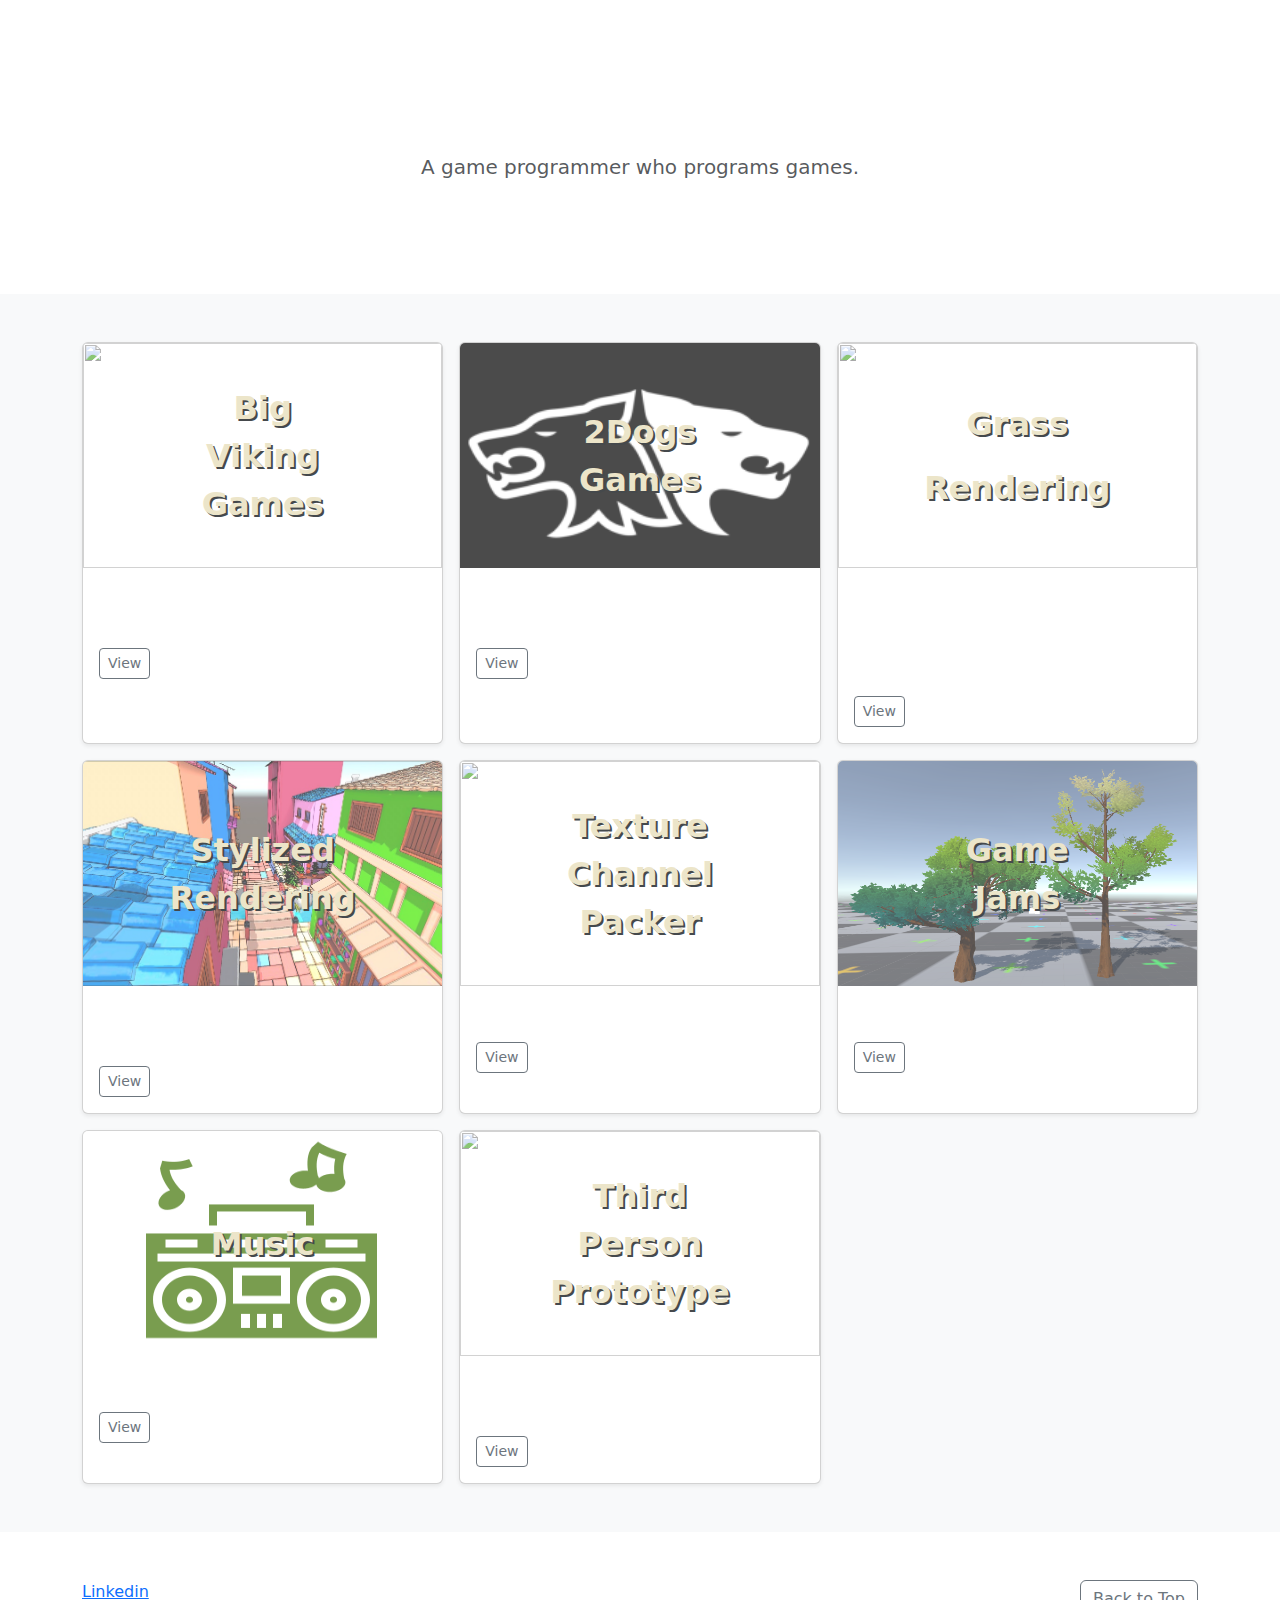
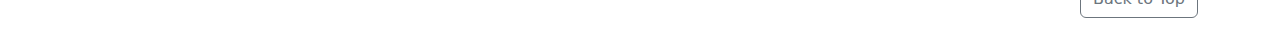
==== commit 9d240c85: "rename" ====
--- a/index.html
+++ b/index.html
@@ -32,7 +32,7 @@
         <div class="row py-lg-5">
           <div class="col-lg-6 col-md-8 mx-auto">
             <h1 class="fw-light">Kirkland Landry</h1>
-            <p class="lead text-body-secondary">A game programmer who programs games. Hire me.</p>
+            <p class="lead text-body-secondary">A game programmer who programs games.</p>
             <!--<p>
               <a href="https://getbootstrap.com/docs/5.3/examples/album/#" class="btn btn-primary my-2">Main call to action</a>
             </p>-->
@@ -134,10 +134,10 @@
                   <div class="centered-card-image-text">Game Jams</div>  
                 </div>
                 <div class="card-body">
-                  <p class="card-text">Test Card Description. It will need to maintain the same line Count for all cards to have the same size.</p>
-                  <div class="d-flex justify-content-between align-items-center">
-                    <div class="btn-group">
-                      <button type="button" class="btn btn-sm btn-outline-secondary" onclick="window.open('ds.html','_self')">View</button>
+                  <p class="card-text">Game jams.</p>
+                  <div class="d-flex justify-content-between align-items-center">
+                    <div class="btn-group">
+                      <button type="button" class="btn btn-sm btn-outline-secondary" onclick="window.open('jams.html','_self')">View</button>
                     </div>
                   </div>
                 </div>
@@ -165,13 +165,13 @@
               <div class="card shadow-sm" style="height: 100%;">
                 <div class = "card-image">
                   <img class="bd-placeholder-img card-img-top" width="100%" height="225" src="action_icon.PNG" focusable="false">
-                  <div class="centered-card-image-text">Action Combat Prototype</div>  
-                </div>
-                <div class="card-body">
-                  <p class="card-text">Test Card Description. It will need to maintain the same line Count for all cards to have the same size.</p>
-                  <div class="d-flex justify-content-between align-items-center">
-                    <div class="btn-group">
-                      <button type="button" class="btn btn-sm btn-outline-secondary" onclick="window.open('combat.html','_self')">View</button>
+                  <div class="centered-card-image-text">Third Person Prototype</div>  
+                </div>
+                <div class="card-body">
+                  <p class="card-text">A brief prototype made to test third person action controls.</p>
+                  <div class="d-flex justify-content-between align-items-center">
+                    <div class="btn-group">
+                      <button type="button" class="btn btn-sm btn-outline-secondary" onclick="window.open('prototype.html','_self')">View</button>
                     </div>
                   </div>
                 </div>
--- a/bootstrapfiles/style.css
+++ b/bootstrapfiles/style.css
@@ -1,10 +1,14 @@
+* {
+  color: #fff
+}
+
 .bd-placeholder-img {
     font-size: 1.125rem;
     text-anchor: middle;
     -webkit-user-select: none;
     -moz-user-select: none;
     user-select: none;
-    opacity: 0.9;
+    opacity: 0.7;
   }
 
   @media (min-width: 768px) {
@@ -81,6 +85,7 @@
     color: #ece5c9;
   }
   .centered-card-image-text {
+    color: #ece5c9;
     font-size: 2em;
     position: absolute;
     font-weight: bold;
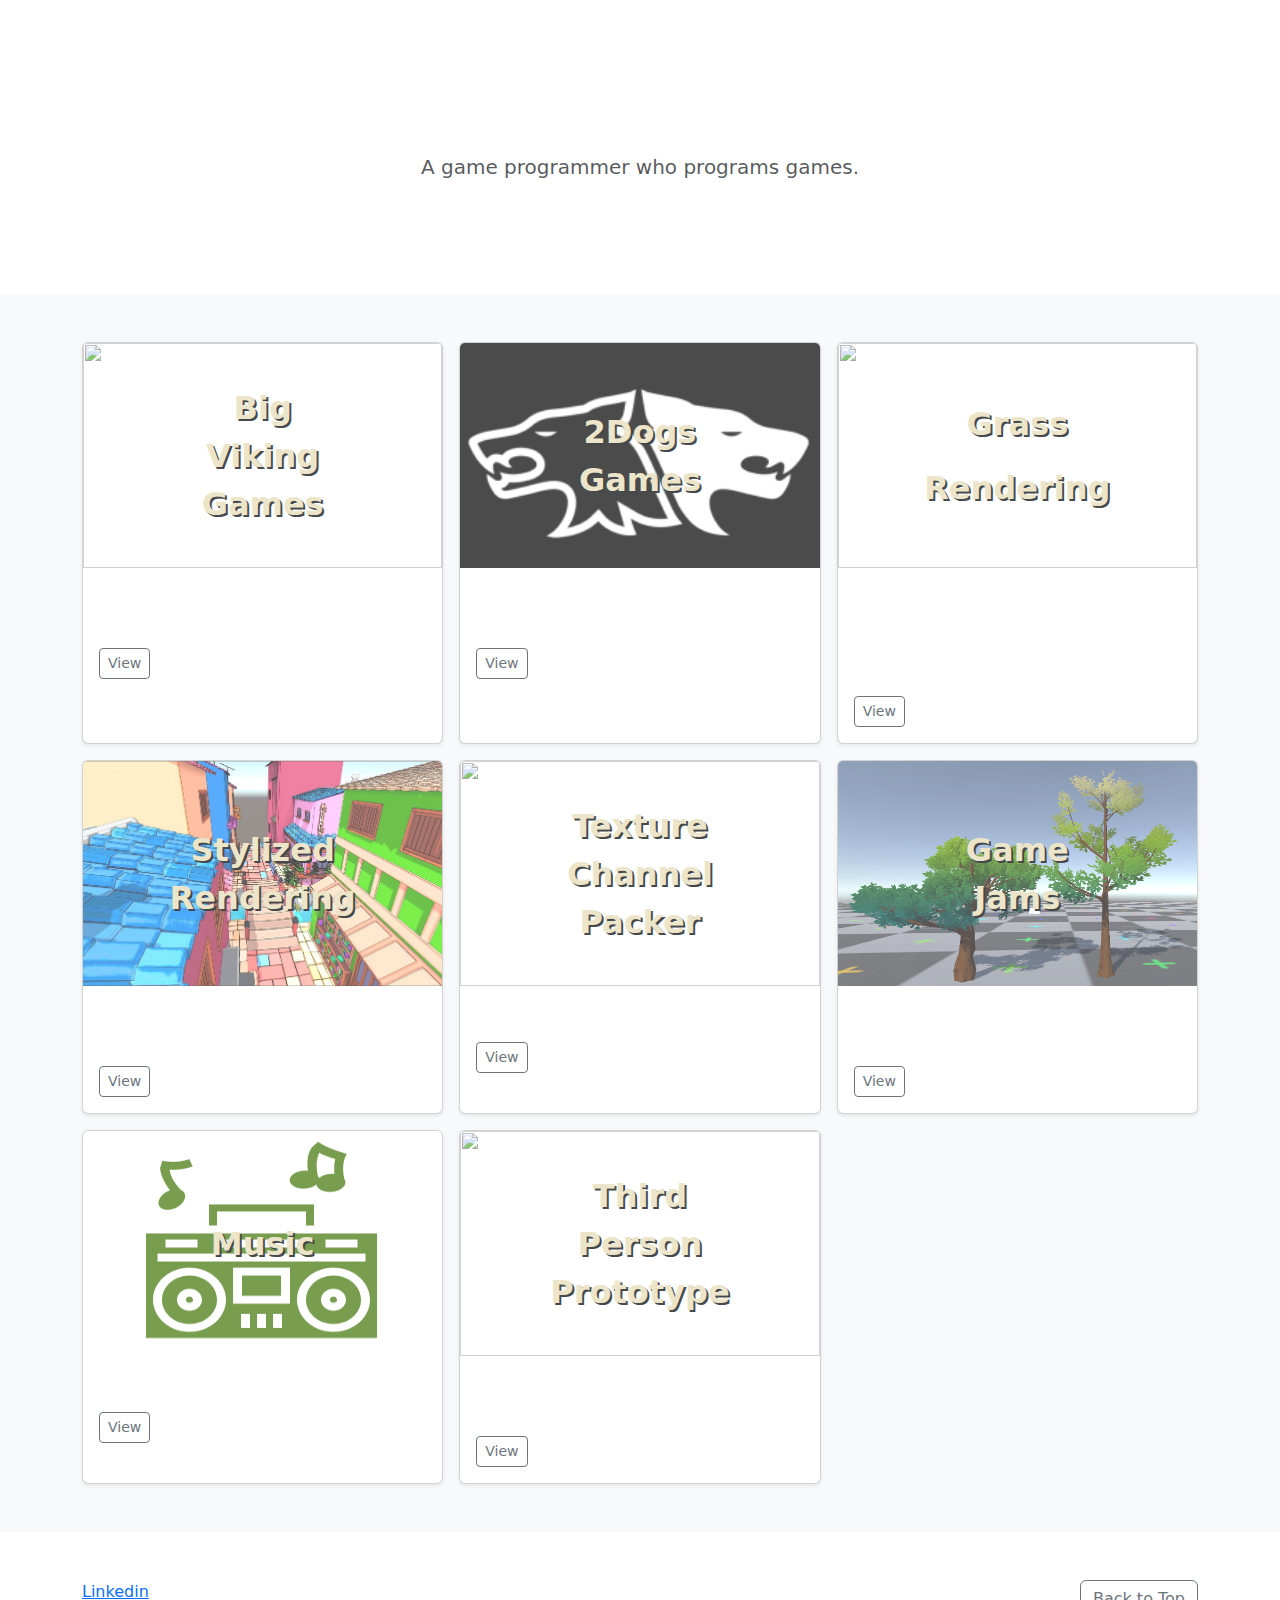
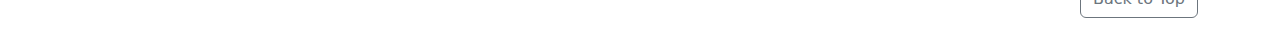
==== commit e3798994: "try new formatting" ====
--- a/index.html
+++ b/index.html
@@ -2,7 +2,7 @@
 <!-- saved from url=(0049)https://getbootstrap.com/docs/5.3/examples/album/ -->
 <html lang="en" data-bs-theme="dark"><head><meta http-equiv="Content-Type" content="text/html; charset=UTF-8">
   
-    <script src="./bootstrapfiles/color-modes.js.download"></script>
+    <script src="bootstrapfiles/color-modes.js.download"></script>
 
     <meta name="viewport" content="width=device-width, initial-scale=1">
     <meta name="description" content="">
@@ -10,9 +10,9 @@
     <title>Kirkland Landry</title>
 
     <!--<link rel="canonical" href="https://getbootstrap.com/docs/5.3/examples/album/">-->
-    <link rel="stylesheet" href="./bootstrapfiles/css@3">
-    <link rel="stylesheet" href="./bootstrapfiles/style.css">
-    <link href="./bootstrapfiles/bootstrap.min.css" rel="stylesheet">
+    <link rel="stylesheet" href="bootstrapfiles/css@3">
+    <link rel="stylesheet" href="bootstrapfiles/style.css">
+    <link href="bootstrapfiles/bootstrap.min.css" rel="stylesheet">
 
     <!-- Favicons -->
     <!--<link rel="apple-touch-icon" href="https://getbootstrap.com/docs/5.3/assets/img/favicons/apple-touch-icon.png" sizes="180x180">
@@ -134,7 +134,7 @@
                   <div class="centered-card-image-text">Game Jams</div>  
                 </div>
                 <div class="card-body">
-                  <p class="card-text">Game jams.</p>
+                  <p class="card-text">Short game jam games created over the years.</p>
                   <div class="d-flex justify-content-between align-items-center">
                     <div class="btn-group">
                       <button type="button" class="btn btn-sm btn-outline-secondary" onclick="window.open('jams.html','_self')">View</button>
@@ -216,5 +216,5 @@
         document.documentElement.scrollTop = 0; // For Chrome, Firefox, IE and Opera
       }</script>
 
-    <!--<script src="./bootstrapfiles/bootstrap.bundle.min.js.download" integrity="sha384-YvpcrYf0tY3lHB60NNkmXc5s9fDVZLESaAA55NDzOxhy9GkcIdslK1eN7N6jIeHz" crossorigin="anonymous"></script>-->
+    <!--<script src="bootstrapfiles/bootstrap.bundle.min.js.download" integrity="sha384-YvpcrYf0tY3lHB60NNkmXc5s9fDVZLESaAA55NDzOxhy9GkcIdslK1eN7N6jIeHz" crossorigin="anonymous"></script>-->
   </body></html>